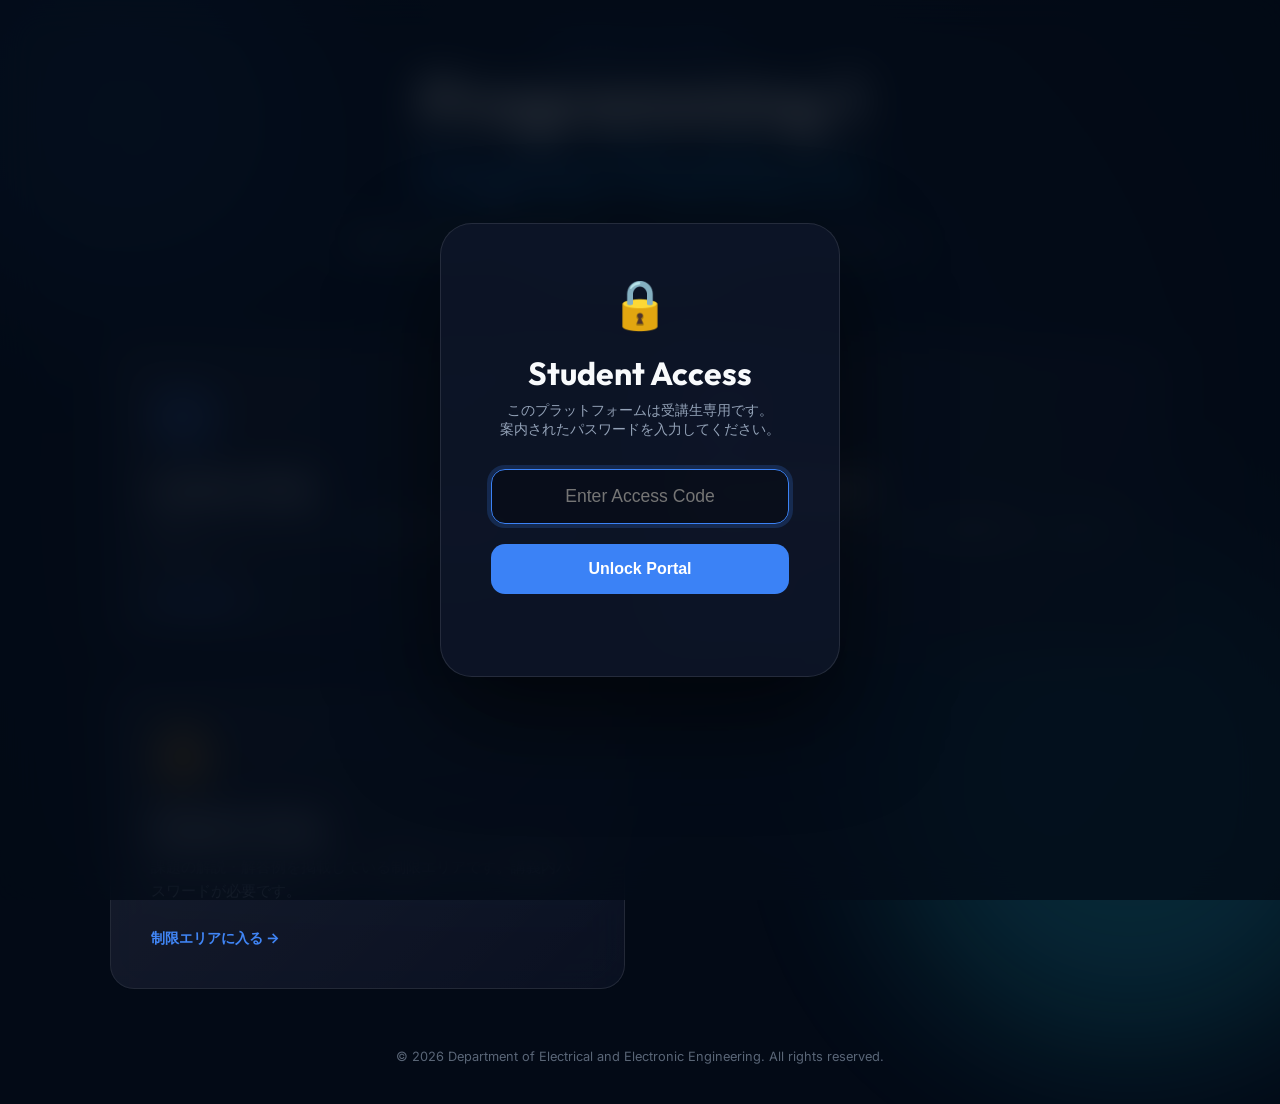
==== index.html @ 567b555f "Add portal-wide access control gate" ====
<!DOCTYPE html>
<html lang="ja">
<head>
    <meta charset="UTF-8">
    <meta name="viewport" content="width=device-width, initial-scale=1.0">
    <title>Programming 1 Digital Platform</title>
    <link rel="stylesheet" href="styles.css">
    <link rel="preconnect" href="https://fonts.googleapis.com">
    <link rel="preconnect" href="https://fonts.gstatic.com" crossorigin>
    <link href="https://fonts.googleapis.com/css2?family=Inter:wght@300;500;700&family=Outfit:wght@400;700&display=swap" rel="stylesheet">
    <style>
        /* Entrance Gate Style */
        #portalGate {
            position: fixed;
            top: 0; left: 0; width: 100%; height: 100%;
            background: rgba(3, 10, 22, 0.8);
            backdrop-filter: blur(20px);
            z-index: 9999;
            display: flex;
            align-items: center;
            justify-content: center;
            transition: all 0.5s ease;
        }
        .gate-card {
            background: rgba(15, 23, 42, 0.8);
            border: 1px solid rgba(255, 255, 255, 0.1);
            padding: 50px;
            border-radius: 32px;
            text-align: center;
            max-width: 400px;
            width: 90%;
            box-shadow: 0 40px 100px rgba(0,0,0,0.6);
        }
        .gate-card h2 { font-family: 'Outfit', sans-serif; margin-bottom: 8px; font-size: 2rem; }
        .gate-card p { color: #94a3b8; font-size: 0.9rem; margin-bottom: 30px; }
        .gate-card input {
            width: 100%; padding: 16px; background: rgba(0,0,0,0.3); border: 1px solid rgba(59, 130, 246, 0.3);
            border-radius: 14px; color: white; text-align: center; font-size: 1.1rem; margin-bottom: 20px;
            box-sizing: border-box; outline: none;
        }
        .gate-card input:focus { border-color: #3b82f6; box-shadow: 0 0 0 4px rgba(59, 130, 246, 0.2); }
        .gate-card button {
            width: 100%; padding: 16px; background: #3b82f6; color: white; border: none;
            border-radius: 14px; font-weight: 700; font-size: 1rem; cursor: pointer; transition: all 0.2s;
        }
        .gate-card button:hover { transform: translateY(-2px); filter: brightness(1.1); }
        #portalGate.hidden { opacity: 0; pointer-events: none; }
    </style>
</head>
<body>
    <div id="portalGate">
        <div class="gate-card">
            <div style="font-size:3rem; margin-bottom:20px;">🔒</div>
            <h2>Student Access</h2>
            <p>このプラットフォームは受講生専用です。<br>案内されたパスワードを入力してください。</p>
            <input type="password" id="gatePass" placeholder="Enter Access Code" autofocus>
            <button onclick="unlockPortal()">Unlock Portal</button>
            <div id="gateError" style="color:#ef4444; margin-top:15px; font-size:0.85rem; height:1.2em;"></div>
        </div>
    </div>

    <div class="background-container">
        <div class="glow-orb orb-1"></div>
        <div class="glow-orb orb-2"></div>
    </div>

    <main class="portal-shell">
        <header class="hero-section">
            <p class="eyebrow">Academic Year 2026</p>
            <h1 class="main-title">Programming 1<span class="sub-title">Digital Platform</span></h1>
            <p class="hero-desc">講義資料の閲覧から回路診断ゲームまで、C言語学習のための統合プラットフォームへようこそ。</p>
        </header>

        <nav class="entry-grid">
            <!-- 1. Lecture Tool -->
            <a href="lecture/index.html" class="portal-card lecture-card">
                <div class="card-icon">
                    <svg viewBox="0 0 24 24" fill="none" stroke="currentColor" stroke-width="1.5">
                        <path d="M12 6.253v13m0-13C10.832 5.477 9.246 5 7.5 5S4.168 5.477 3 6.253v13C4.168 18.477 5.754 18 7.5 18s3.332.477 4.5 1.253m0-13C13.168 5.477 14.754 5 16.5 5c1.747 0 3.332.477 4.5 1.253v13C19.832 18 18.247 18.477 16.5 18c-1.746 0-3.332.477-4.5 1.253" stroke-linecap="round" stroke-linejoin="round"/>
                    </svg>
                </div>
                <div class="card-content">
                    <h2>Lecture Tool</h2>
                    <p>講義スライドやサンプルコードの閲覧。課題の確認もこちらから行います。</p>
                    <span class="action-label">資料を閲覧する &rarr;</span>
                </div>
            </a>

            <!-- 2. Circuit Quest -->
            <a href="game/index.html" class="portal-card game-card">
                <div class="card-icon">
                    <svg viewBox="0 0 24 24" fill="none" stroke="currentColor" stroke-width="1.5">
                        <path d="M13 10V3L4 14h7v7l9-11h-7z" stroke-linecap="round" stroke-linejoin="round"/>
                    </svg>
                </div>
                <div class="card-content">
                    <h2>Circuit Quest</h2>
                    <p>電気回路のデバッグをテーマにしたC言語学習ゲーム。各チャプターをクリアしましょう。</p>
                    <span class="action-label">クエストを開始する &rarr;</span>
                </div>
            </a>

            <!-- 3. Answer Area (Secret) -->
            <a href="lecture/secret/index.html" class="portal-card secret-card">
                <div class="card-icon">
                    <svg viewBox="0 0 24 24" fill="none" stroke="currentColor" stroke-width="1.5">
                        <path d="M12 15v2m-6 4h12a2 2 0 002-2v-6a2 2 0 00-2-2H6a2 2 0 00-2 2v6a2 2 0 002 2zm10-10V7a4 4 0 00-8 0v4h8z" stroke-linecap="round" stroke-linejoin="round"/>
                    </svg>
                </div>
                <div class="card-content">
                    <h2>Answer Area</h2>
                    <p>課題の解説・解答例を掲載している制限エリアです。講義内パスワードが必要です。</p>
                    <span class="action-label">制限エリアに入る &rarr;</span>
                </div>
            </a>
        </nav>

        <footer class="portal-footer">
            <p>&copy; 2026 Department of Electrical and Electronic Engineering. All rights reserved.</p>
        </footer>
    </main>

    <script>
        const PORTAL_CODE = "pg1-2026"; // ポータル全体のパスワード

        function unlockPortal() {
            const pass = document.getElementById('gatePass').value;
            const gate = document.getElementById('portalGate');
            const err = document.getElementById('gateError');
            
            if (pass === PORTAL_CODE) {
                gate.classList.add('hidden');
                sessionStorage.setItem('portal_unlocked', 'true');
            } else {
                err.textContent = "アクセスコードが正しくありません。";
                document.getElementById('gatePass').value = '';
            }
        }

        // 初期チェック
        if (sessionStorage.getItem('portal_unlocked') === 'true') {
            document.getElementById('portalGate').classList.add('hidden');
        }

        // Enterキー対応
        document.getElementById('gatePass').addEventListener('keypress', (e) => {
            if (e.key === 'Enter') unlockPortal();
        });
    </script>
</body>
</html>
---- styles.css ----
:root {
    --bg-deep: #030a16;
    --bg-dark: #051121;
    --accent-blue: #3b82f6;
    --accent-cyan: #22d3ee;
    --accent-gold: #f59e0b;
    --text-primary: #f8fafc;
    --text-muted: #94a3b8;
    --card-bg: rgba(15, 23, 42, 0.6);
    --card-border: rgba(255, 255, 255, 0.1);
}

* {
    margin: 0;
    padding: 0;
    box-sizing: border-box;
}

body {
    font-family: 'Inter', sans-serif;
    background-color: var(--bg-deep);
    color: var(--text-primary);
    min-height: 100vh;
    overflow-x: hidden;
    display: flex;
    align-items: center;
    justify-content: center;
}

/* Background Effects */
.background-container {
    position: fixed;
    top: 0;
    left: 0;
    width: 100%;
    height: 100%;
    z-index: -1;
    background: radial-gradient(circle at 50% 50%, #0a192f 0%, #030a16 100%);
}

.glow-orb {
    position: absolute;
    border-radius: 50%;
    filter: blur(80px);
    opacity: 0.15;
    pointer-events: none;
}

.orb-1 {
    width: 400px;
    height: 400px;
    background: var(--accent-blue);
    top: -100px;
    left: -100px;
    animation: float 20s infinite alternate;
}

.orb-2 {
    width: 500px;
    height: 500px;
    background: var(--accent-cyan);
    bottom: -150px;
    right: -100px;
    animation: float 25s infinite alternate-reverse;
}

@keyframes float {
    from { transform: translate(0, 0); }
    to { transform: translate(50px, 100px); }
}

/* Shell Layout */
.portal-shell {
    width: 100%;
    max-width: 1100px;
    padding: 40px 20px;
    text-align: center;
}

.hero-section {
    margin-bottom: 60px;
}

.eyebrow {
    color: var(--accent-blue);
    font-weight: 700;
    letter-spacing: 0.2em;
    font-size: 0.8rem;
    margin-bottom: 12px;
}

.main-title {
    font-family: 'Outfit', sans-serif;
    font-size: clamp(2.5rem, 6vw, 4rem);
    line-height: 1.1;
    margin-bottom: 20px;
}

.sub-title {
    display: block;
    font-weight: 300;
    background: linear-gradient(90deg, var(--accent-blue), var(--accent-cyan));
    -webkit-background-clip: text;
    -webkit-text-fill-color: transparent;
}

.hero-desc {
    color: var(--text-muted);
    font-size: 1.1rem;
    max-width: 600px;
    margin: 0 auto;
    line-height: 1.6;
}

/* Entry Grid */
.entry-grid {
    display: grid;
    grid-template-columns: repeat(auto-fit, minmax(340px, 1fr));
    gap: 30px;
    margin-bottom: 60px;
}

.portal-card {
    text-decoration: none;
    color: inherit;
    background: var(--card-bg);
    border: 1px solid var(--card-border);
    border-radius: 24px;
    padding: 40px;
    backdrop-filter: blur(20px);
    transition: all 0.4s cubic-bezier(0.23, 1, 0.32, 1);
    text-align: left;
    display: flex;
    flex-direction: column;
    gap: 20px;
    position: relative;
    overflow: hidden;
}

.portal-card::before {
    content: "";
    position: absolute;
    top: 0;
    left: 0;
    width: 100%;
    height: 100%;
    background: linear-gradient(135deg, rgba(255,255,255,0.05) 0%, transparent 100%);
    pointer-events: none;
}

.portal-card:hover {
    transform: translateY(-10px);
    background: rgba(15, 23, 42, 0.8);
    border-color: rgba(59, 130, 246, 0.4);
    box-shadow: 0 30px 60px rgba(0, 4, 12, 0.5);
}

.card-icon {
    width: 64px;
    height: 64px;
    background: rgba(59, 130, 246, 0.1);
    border-radius: 16px;
    display: flex;
    align-items: center;
    justify-content: center;
    color: var(--accent-blue);
    transition: transform 0.3s ease;
}

.portal-card:hover .card-icon {
    transform: scale(1.1) rotate(5deg);
    background: var(--accent-blue);
    color: white;
}

.card-content h2 {
    font-family: 'Outfit', sans-serif;
    font-size: 1.8rem;
    margin-bottom: 12px;
}

.card-content p {
    color: var(--text-muted);
    line-height: 1.6;
    font-size: 0.95rem;
    margin-bottom: 24px;
}

.action-label {
    display: inline-block;
    font-weight: 700;
    color: var(--accent-blue);
    font-size: 0.9rem;
    transition: gap 0.3s ease;
}

.portal-card:hover .action-label {
    color: var(--accent-cyan);
    text-decoration: underline;
}

/* Footer */
.portal-footer {
    color: var(--text-muted);
    font-size: 0.8rem;
    opacity: 0.6;
}

/* Specific Card Accents */
.lecture-card:hover {
    border-color: rgba(34, 211, 238, 0.4);
}

.game-card:hover {
    border-color: rgba(245, 158, 11, 0.4);
}
.game-card:hover .card-icon {
    background: var(--accent-gold);
    color: white;
}
.game-card:hover .action-label {
    color: var(--accent-gold);
}

.secret-card:hover {
    border-color: rgba(245, 158, 11, 0.6);
    box-shadow: 0 30px 60px rgba(245, 158, 11, 0.15);
}
.secret-card .card-icon {
    background: rgba(245, 158, 11, 0.1);
    color: var(--accent-gold);
}
.secret-card:hover .card-icon {
    background: var(--accent-gold);
    color: white;
}
.secret-card:hover .action-label {
    color: var(--accent-gold);
}

/* Responsive Adjustments */
@media (max-width: 768px) {
    .entry-grid {
        grid-template-columns: 1fr;
    }
    .portal-card {
        padding: 30px;
    }
}
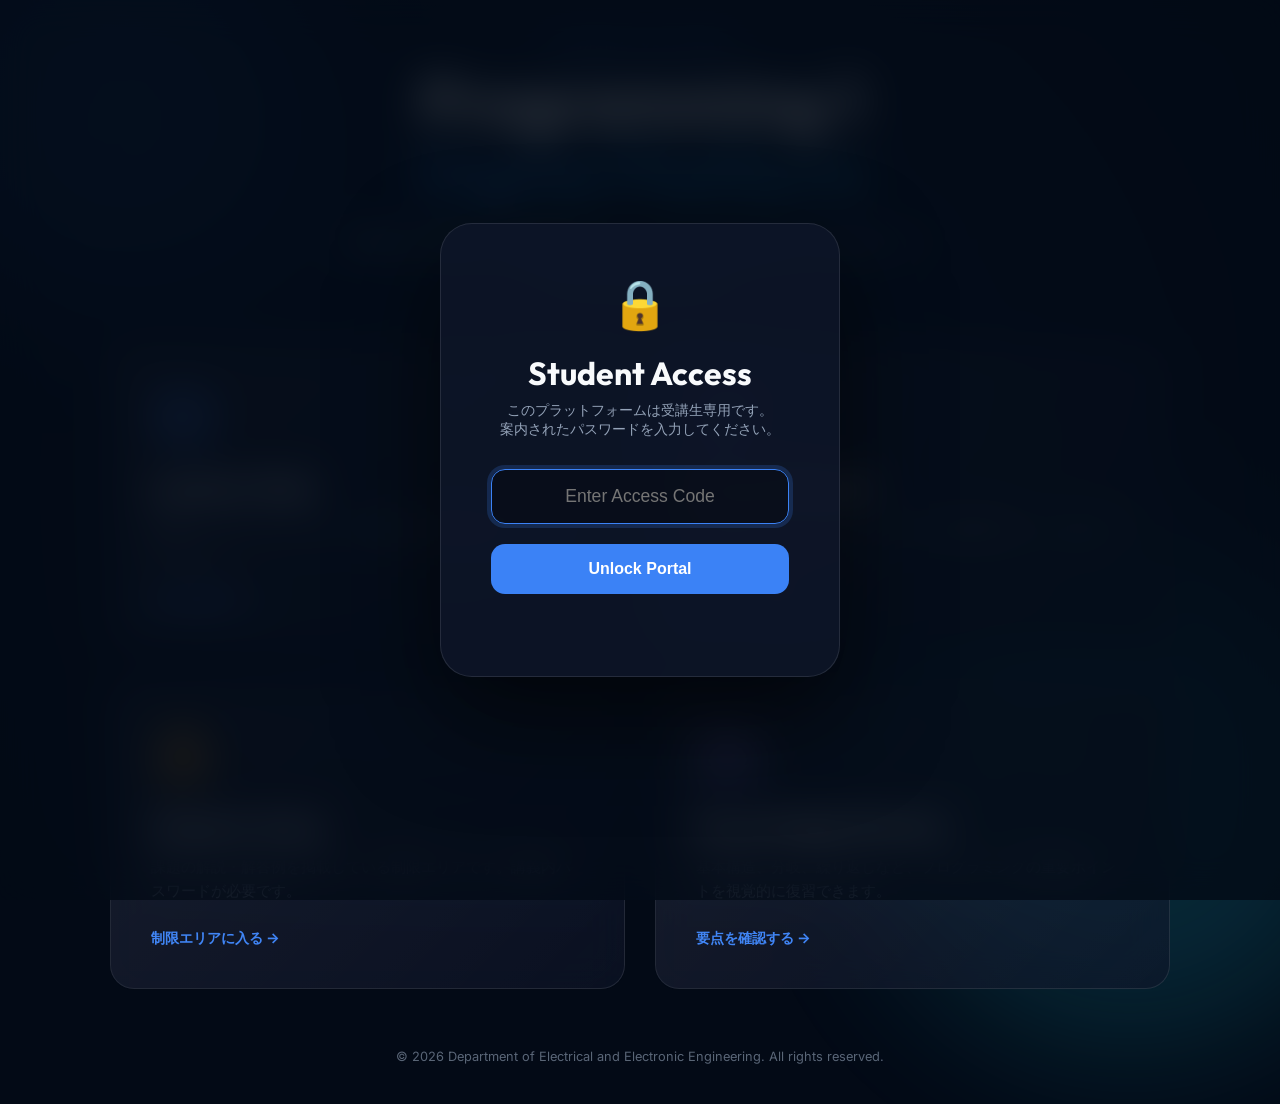
==== commit 173ec46a: "Add Knowledge Review card and page" ====
--- a/index.html
+++ b/index.html
@@ -113,6 +113,20 @@
                     <span class="action-label">制限エリアに入る &rarr;</span>
                 </div>
             </a>
+
+            <!-- 4. Review -->
+            <a href="lecture/review.html" class="portal-card review-card">
+                <div class="card-icon">
+                    <svg viewBox="0 0 24 24" fill="none" stroke="currentColor" stroke-width="1.5">
+                        <path d="M12 6.253v13m0-13C10.832 5.477 9.246 5 7.5 5S4.168 5.477 3 6.253v13C4.168 18.477 5.754 18 7.5 18s3.082.477 4.5 1.253m0-13C13.168 5.477 14.754 5 16.5 5c1.747 0 3.332.477 4.5 1.253v13C19.832 18.477 18.247 18 16.5 18c-1.746 0-3.082.477-4.5 1.253" stroke-linecap="round" stroke-linejoin="round"/>
+                    </svg>
+                </div>
+                <div class="card-content">
+                    <h2>Knowledge Review</h2>
+                    <p>基本構造、分岐、繰り返しなど、プログラミングの重要ポイントを視覚的に復習できます。</p>
+                    <span class="action-label">要点を確認する &rarr;</span>
+                </div>
+            </a>
         </nav>
 
         <footer class="portal-footer">
--- a/styles.css
+++ b/styles.css
@@ -238,6 +238,22 @@
     color: var(--accent-gold);
 }
 
+.review-card:hover {
+    border-color: rgba(139, 92, 246, 0.4);
+    box-shadow: 0 30px 60px rgba(139, 92, 246, 0.15);
+}
+.review-card .card-icon {
+    background: rgba(139, 92, 246, 0.1);
+    color: #a78bfa;
+}
+.review-card:hover .card-icon {
+    background: #8b5cf6;
+    color: white;
+}
+.review-card:hover .action-label {
+    color: #a78bfa;
+}
+
 /* Responsive Adjustments */
 @media (max-width: 768px) {
     .entry-grid {
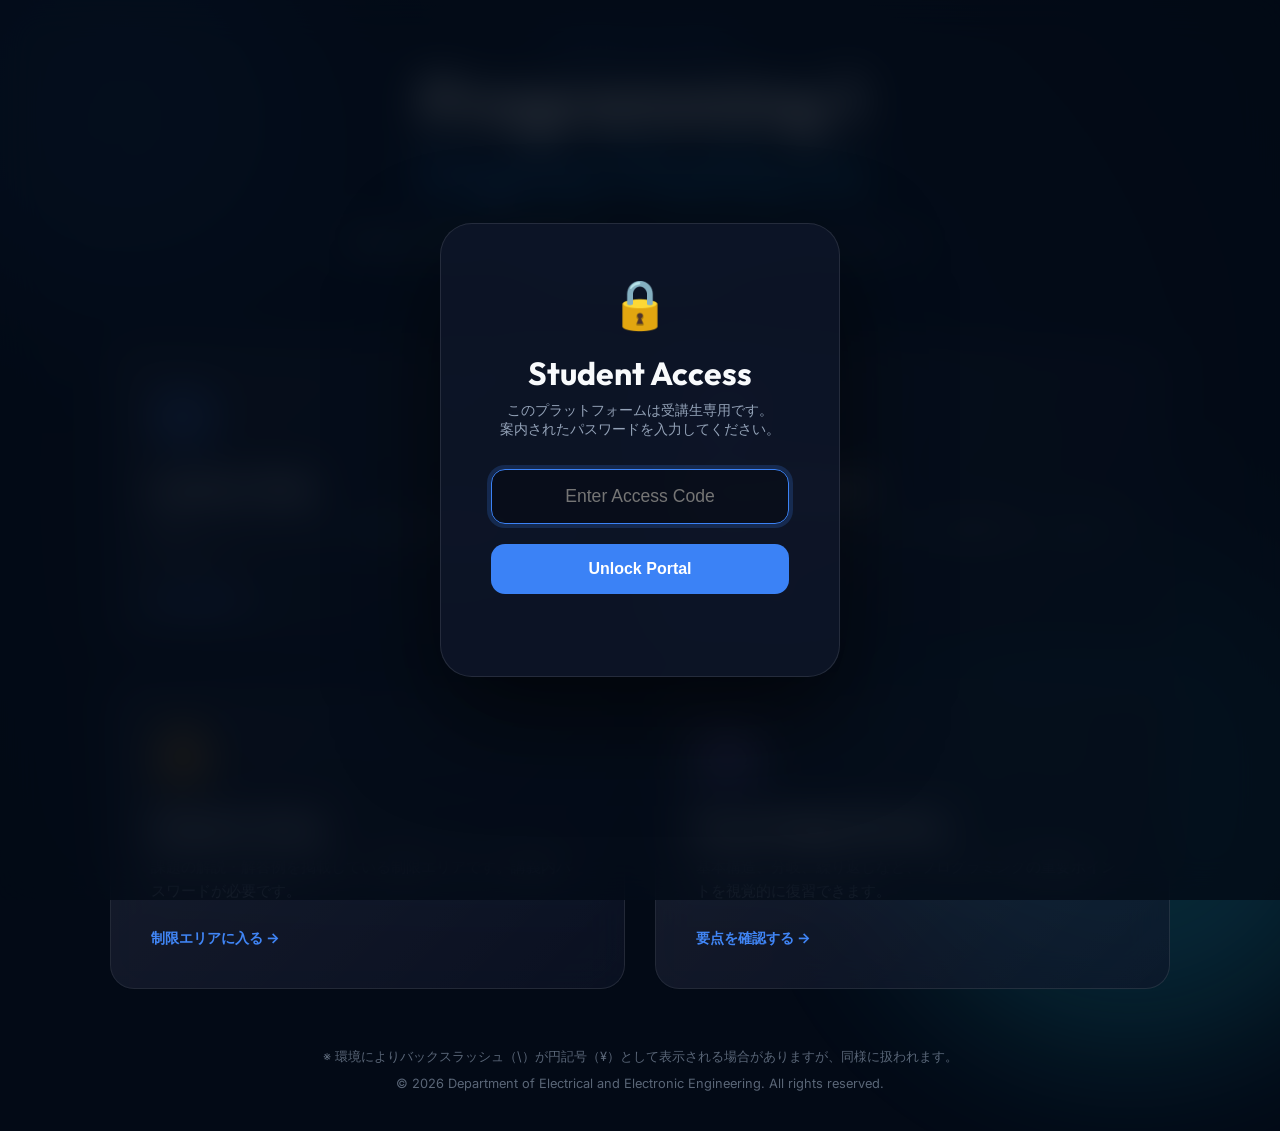
==== commit a93ea7a7: "Add Section 6 to review.html and yen/backslash note to portal" ====
--- a/index.html
+++ b/index.html
@@ -130,6 +130,7 @@
         </nav>
 
         <footer class="portal-footer">
+            <p style="margin-bottom: 10px;">※ 環境によりバックスラッシュ（\）が円記号（¥）として表示される場合がありますが、同様に扱われます。</p>
             <p>&copy; 2026 Department of Electrical and Electronic Engineering. All rights reserved.</p>
         </footer>
     </main>
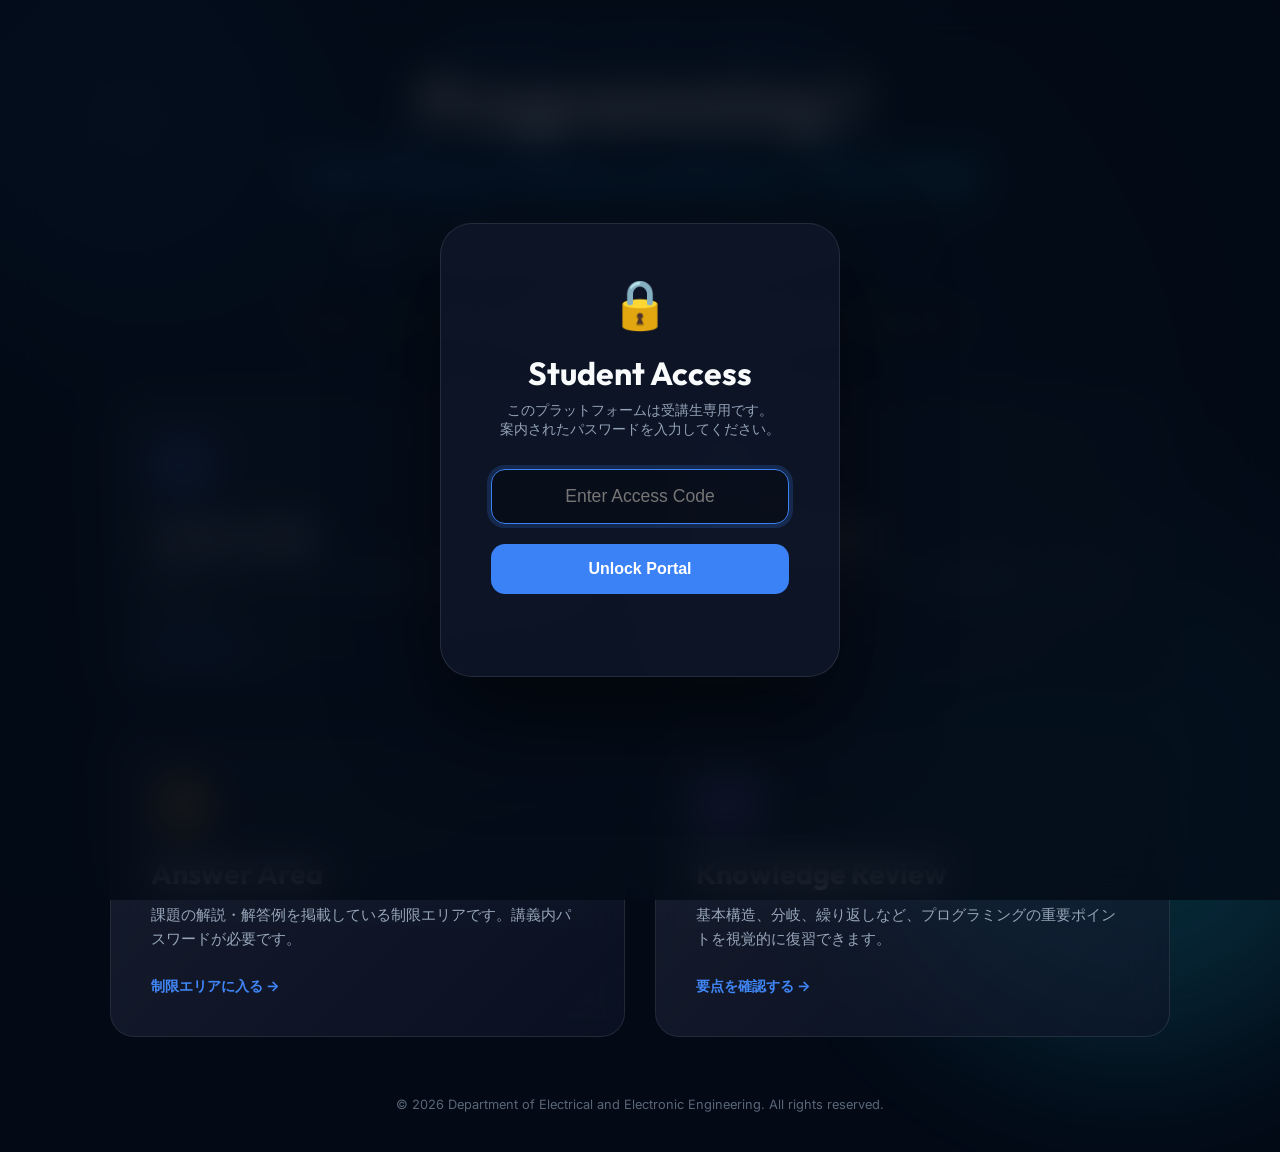
==== commit ffc827c1: "Refine yen note position and style" ====
--- a/index.html
+++ b/index.html
@@ -65,11 +65,15 @@
     </div>
 
     <main class="portal-shell">
-        <header class="hero-section">
-            <p class="eyebrow">Academic Year 2026</p>
-            <h1 class="main-title">Programming 1<span class="sub-title">Digital Platform</span></h1>
-            <p class="hero-desc">講義資料の閲覧から回路診断ゲームまで、C言語学習のための統合プラットフォームへようこそ。</p>
-        </header>
+        <section class="hero-section">
+            <p class="eyebrow">DEPARTMENT OF ELECTRICAL ENGINEERING</p>
+            <h1 class="main-title">Programming 1<span class="sub-title">Unified Education Portal</span></h1>
+            <p class="hero-desc">講義資料、演習課題、学習用ゲームを統合した受講生専用プラットフォームです。</p>
+            
+            <div style="margin-top: 30px; font-size: 0.85rem; color: var(--accent-gold); opacity: 0.9;">
+                ※ 環境によりバックスラッシュ（\）が円記号（¥）として表示される場合がありますが、同様に扱われます。
+            </div>
+        </section>
 
         <nav class="entry-grid">
             <!-- 1. Lecture Tool -->
@@ -130,7 +134,6 @@
         </nav>
 
         <footer class="portal-footer">
-            <p style="margin-bottom: 10px;">※ 環境によりバックスラッシュ（\）が円記号（¥）として表示される場合がありますが、同様に扱われます。</p>
             <p>&copy; 2026 Department of Electrical and Electronic Engineering. All rights reserved.</p>
         </footer>
     </main>
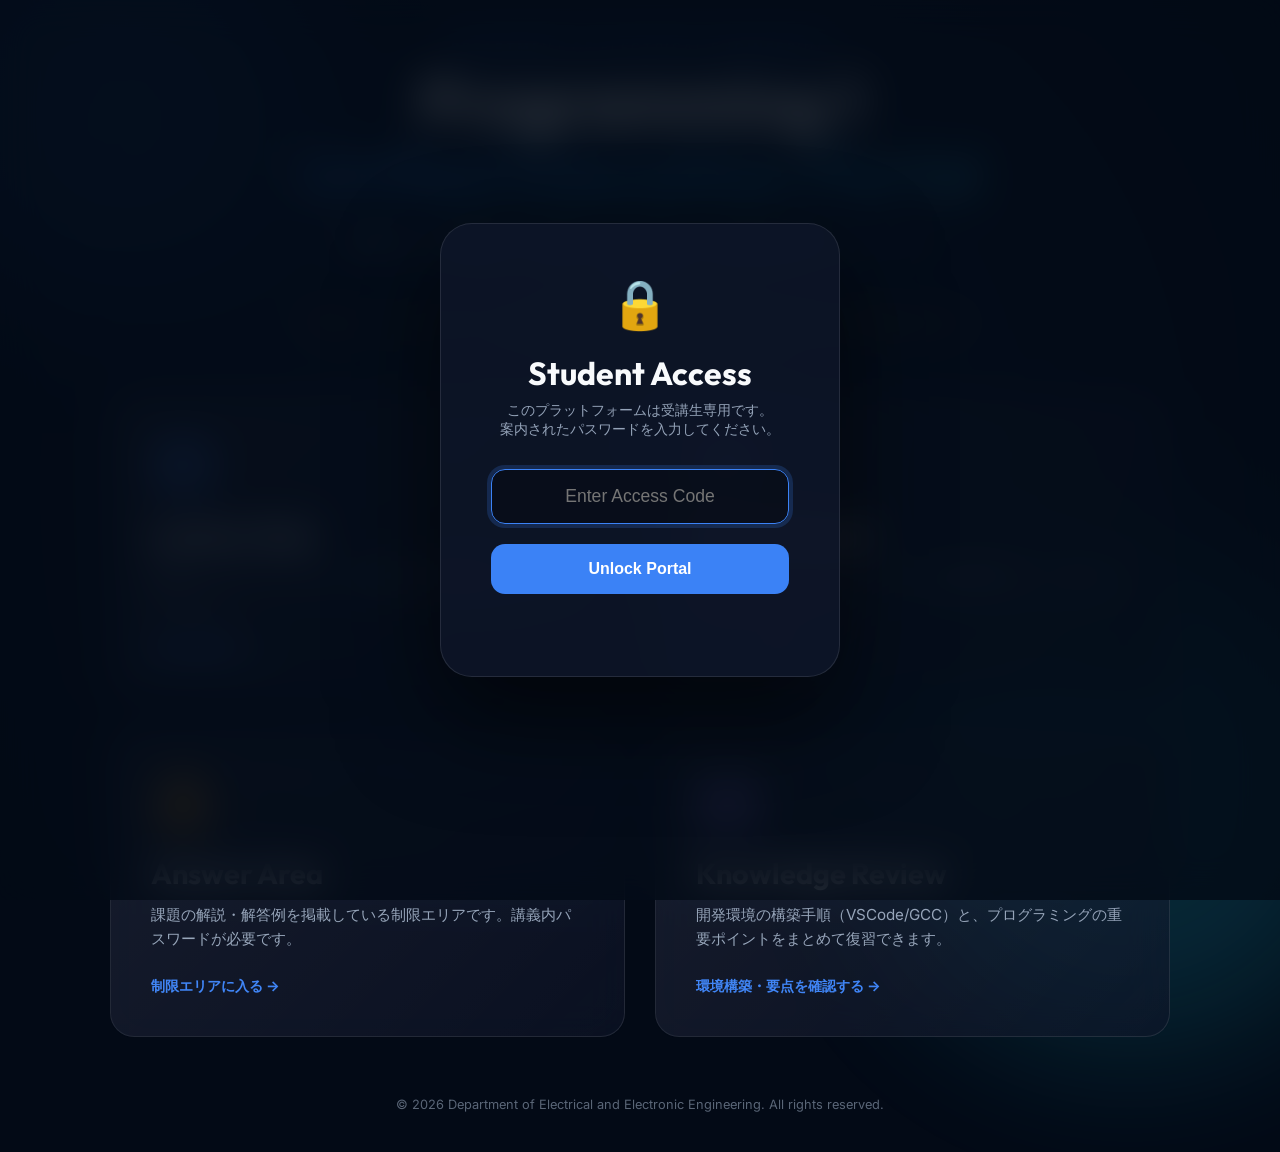
==== commit c648add9: "Add environment setup page and update navigation" ====
--- a/index.html
+++ b/index.html
@@ -119,7 +119,7 @@
             </a>
 
             <!-- 4. Review -->
-            <a href="lecture/review.html" class="portal-card review-card">
+            <a href="lecture/setup.html" class="portal-card review-card">
                 <div class="card-icon">
                     <svg viewBox="0 0 24 24" fill="none" stroke="currentColor" stroke-width="1.5">
                         <path d="M12 6.253v13m0-13C10.832 5.477 9.246 5 7.5 5S4.168 5.477 3 6.253v13C4.168 18.477 5.754 18 7.5 18s3.082.477 4.5 1.253m0-13C13.168 5.477 14.754 5 16.5 5c1.747 0 3.332.477 4.5 1.253v13C19.832 18.477 18.247 18 16.5 18c-1.746 0-3.082.477-4.5 1.253" stroke-linecap="round" stroke-linejoin="round"/>
@@ -127,8 +127,8 @@
                 </div>
                 <div class="card-content">
                     <h2>Knowledge Review</h2>
-                    <p>基本構造、分岐、繰り返しなど、プログラミングの重要ポイントを視覚的に復習できます。</p>
-                    <span class="action-label">要点を確認する &rarr;</span>
+                    <p>開発環境の構築手順（VSCode/GCC）と、プログラミングの重要ポイントをまとめて復習できます。</p>
+                    <span class="action-label">環境構築・要点を確認する &rarr;</span>
                 </div>
             </a>
         </nav>
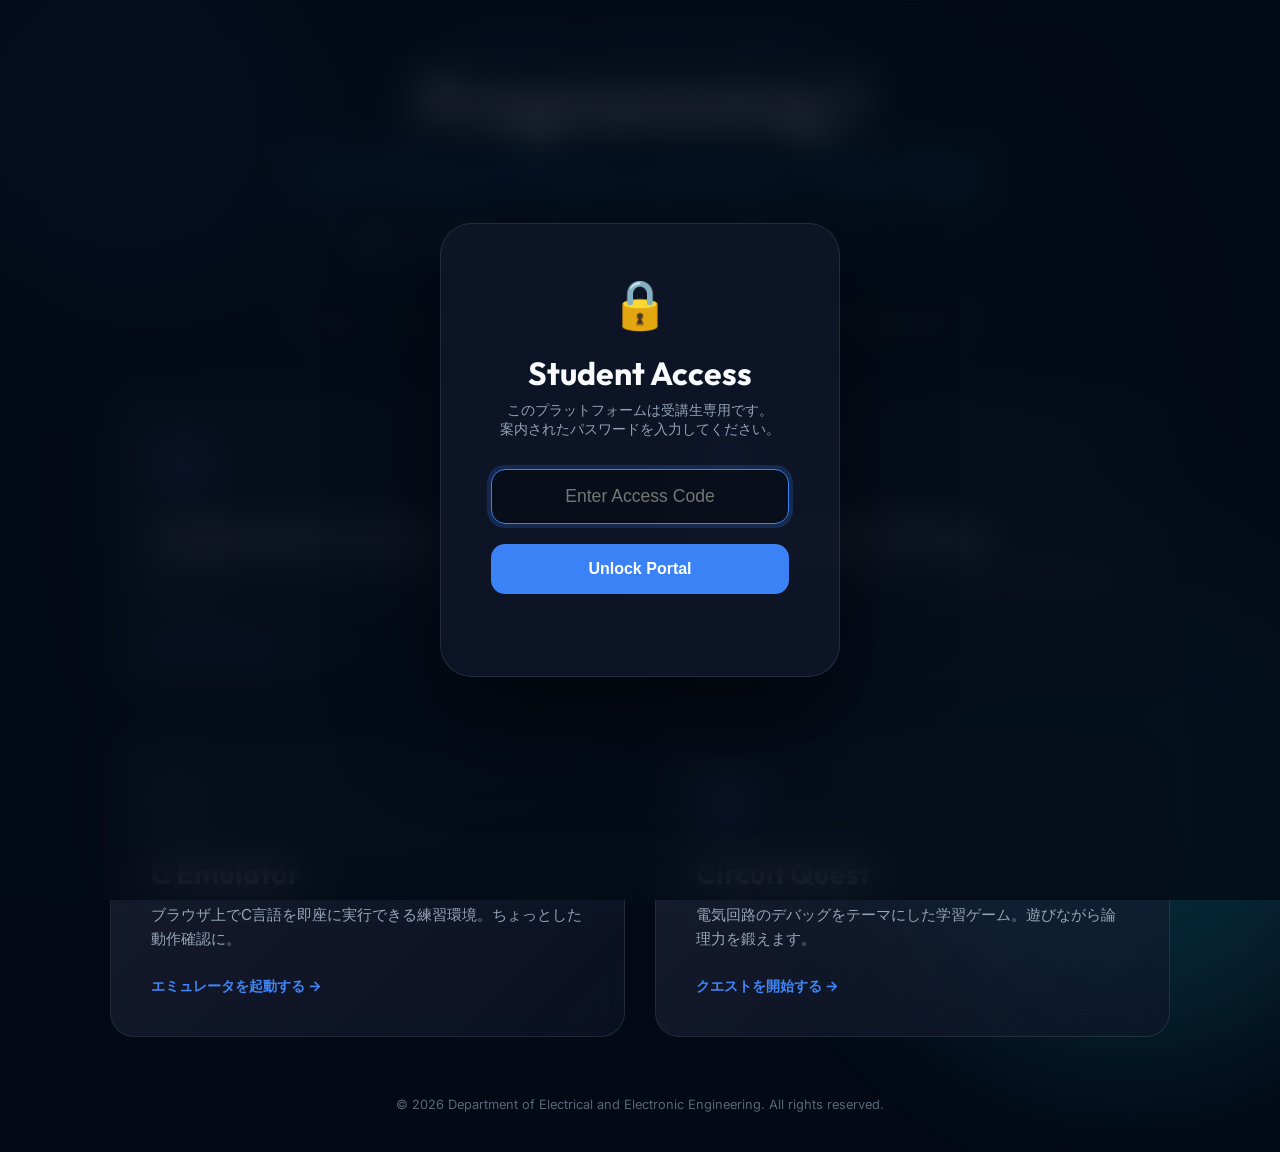
==== commit fd5d3899: "Reorganize portal into 2x2 grid and add C Emulator" ====
--- a/index.html
+++ b/index.html
@@ -76,7 +76,7 @@
         </section>
 
         <nav class="entry-grid">
-            <!-- 1. Lecture Tool -->
+            <!-- 1. Assignment & Lecture -->
             <a href="lecture/index.html" class="portal-card lecture-card">
                 <div class="card-icon">
                     <svg viewBox="0 0 24 24" fill="none" stroke="currentColor" stroke-width="1.5">
@@ -84,13 +84,42 @@
                     </svg>
                 </div>
                 <div class="card-content">
-                    <h2>Lecture Tool</h2>
-                    <p>講義スライドやサンプルコードの閲覧。課題の確認もこちらから行います。</p>
-                    <span class="action-label">資料を閲覧する &rarr;</span>
+                    <h2>Assignment & Lecture</h2>
+                    <p>講義スライド、サンプルコード、および課題の確認・解答解説はこちらから。</p>
+                    <span class="action-label">課題と資料を確認する &rarr;</span>
                 </div>
             </a>
 
-            <!-- 2. Circuit Quest -->
+            <!-- 2. Environment & Review -->
+            <a href="lecture/setup.html" class="portal-card review-card">
+                <div class="card-icon">
+                    <svg viewBox="0 0 24 24" fill="none" stroke="currentColor" stroke-width="1.5">
+                        <path d="M10.325 4.317c.426-1.756 2.924-1.756 3.35 0a1.724 1.724 0 002.573 1.066c1.543-.94 3.31.826 2.37 2.37a1.724 1.724 0 001.065 2.572c1.756.426 1.756 2.924 0 3.35a1.724 1.724 0 00-1.066 2.573c.94 1.543-.826 3.31-2.37 2.37a1.724 1.724 0 00-2.572 1.065c-.426 1.756-2.924 1.756-3.35 0a1.724 1.724 0 00-2.573-1.066c-1.543.94-3.31-.826-2.37-2.37a1.724 1.724 0 00-1.065-2.572c-1.756-.426-1.756-2.924 0-3.35a1.724 1.724 0 001.066-2.573c-.94-1.543.826-3.31 2.37-2.37.996.608 2.296.07 2.572-1.065z" stroke-linecap="round" stroke-linejoin="round"/>
+                        <circle cx="12" cy="12" r="3" stroke-linecap="round" stroke-linejoin="round"/>
+                    </svg>
+                </div>
+                <div class="card-content">
+                    <h2>Environment & Review</h2>
+                    <p>環境構築手順（VSCode/GCC）と、基本構文・制御構造の要点まとめ。</p>
+                    <span class="action-label">環境と要点を確認する &rarr;</span>
+                </div>
+            </a>
+
+            <!-- 3. C Emulator -->
+            <a href="emulator/index.html" class="portal-card emulator-card">
+                <div class="card-icon">
+                    <svg viewBox="0 0 24 24" fill="none" stroke="currentColor" stroke-width="1.5">
+                        <path d="M4 17l6-6-6-6M12 19h8" stroke-linecap="round" stroke-linejoin="round"/>
+                    </svg>
+                </div>
+                <div class="card-content">
+                    <h2>C Emulator</h2>
+                    <p>ブラウザ上でC言語を即座に実行できる練習環境。ちょっとした動作確認に。</p>
+                    <span class="action-label">エミュレータを起動する &rarr;</span>
+                </div>
+            </a>
+
+            <!-- 4. Circuit Quest -->
             <a href="game/index.html" class="portal-card game-card">
                 <div class="card-icon">
                     <svg viewBox="0 0 24 24" fill="none" stroke="currentColor" stroke-width="1.5">
@@ -99,36 +128,8 @@
                 </div>
                 <div class="card-content">
                     <h2>Circuit Quest</h2>
-                    <p>電気回路のデバッグをテーマにしたC言語学習ゲーム。各チャプターをクリアしましょう。</p>
+                    <p>電気回路のデバッグをテーマにした学習ゲーム。遊びながら論理力を鍛えます。</p>
                     <span class="action-label">クエストを開始する &rarr;</span>
-                </div>
-            </a>
-
-            <!-- 3. Answer Area (Secret) -->
-            <a href="lecture/secret/index.html" class="portal-card secret-card">
-                <div class="card-icon">
-                    <svg viewBox="0 0 24 24" fill="none" stroke="currentColor" stroke-width="1.5">
-                        <path d="M12 15v2m-6 4h12a2 2 0 002-2v-6a2 2 0 00-2-2H6a2 2 0 00-2 2v6a2 2 0 002 2zm10-10V7a4 4 0 00-8 0v4h8z" stroke-linecap="round" stroke-linejoin="round"/>
-                    </svg>
-                </div>
-                <div class="card-content">
-                    <h2>Answer Area</h2>
-                    <p>課題の解説・解答例を掲載している制限エリアです。講義内パスワードが必要です。</p>
-                    <span class="action-label">制限エリアに入る &rarr;</span>
-                </div>
-            </a>
-
-            <!-- 4. Review -->
-            <a href="lecture/setup.html" class="portal-card review-card">
-                <div class="card-icon">
-                    <svg viewBox="0 0 24 24" fill="none" stroke="currentColor" stroke-width="1.5">
-                        <path d="M12 6.253v13m0-13C10.832 5.477 9.246 5 7.5 5S4.168 5.477 3 6.253v13C4.168 18.477 5.754 18 7.5 18s3.082.477 4.5 1.253m0-13C13.168 5.477 14.754 5 16.5 5c1.747 0 3.332.477 4.5 1.253v13C19.832 18.477 18.247 18 16.5 18c-1.746 0-3.082.477-4.5 1.253" stroke-linecap="round" stroke-linejoin="round"/>
-                    </svg>
-                </div>
-                <div class="card-content">
-                    <h2>Knowledge Review</h2>
-                    <p>開発環境の構築手順（VSCode/GCC）と、プログラミングの重要ポイントをまとめて復習できます。</p>
-                    <span class="action-label">環境構築・要点を確認する &rarr;</span>
                 </div>
             </a>
         </nav>
--- a/styles.css
+++ b/styles.css
@@ -115,7 +115,7 @@
 /* Entry Grid */
 .entry-grid {
     display: grid;
-    grid-template-columns: repeat(auto-fit, minmax(340px, 1fr));
+    grid-template-columns: 1fr 1fr;
     gap: 30px;
     margin-bottom: 60px;
 }
@@ -254,6 +254,22 @@
     color: #a78bfa;
 }
 
+.emulator-card:hover {
+    border-color: rgba(31, 107, 82, 0.4);
+    box-shadow: 0 30px 60px rgba(31, 107, 82, 0.15);
+}
+.emulator-card .card-icon {
+    background: rgba(31, 107, 82, 0.1);
+    color: #1f6b52;
+}
+.emulator-card:hover .card-icon {
+    background: #1f6b52;
+    color: white;
+}
+.emulator-card:hover .action-label {
+    color: #34d399;
+}
+
 /* Responsive Adjustments */
 @media (max-width: 768px) {
     .entry-grid {
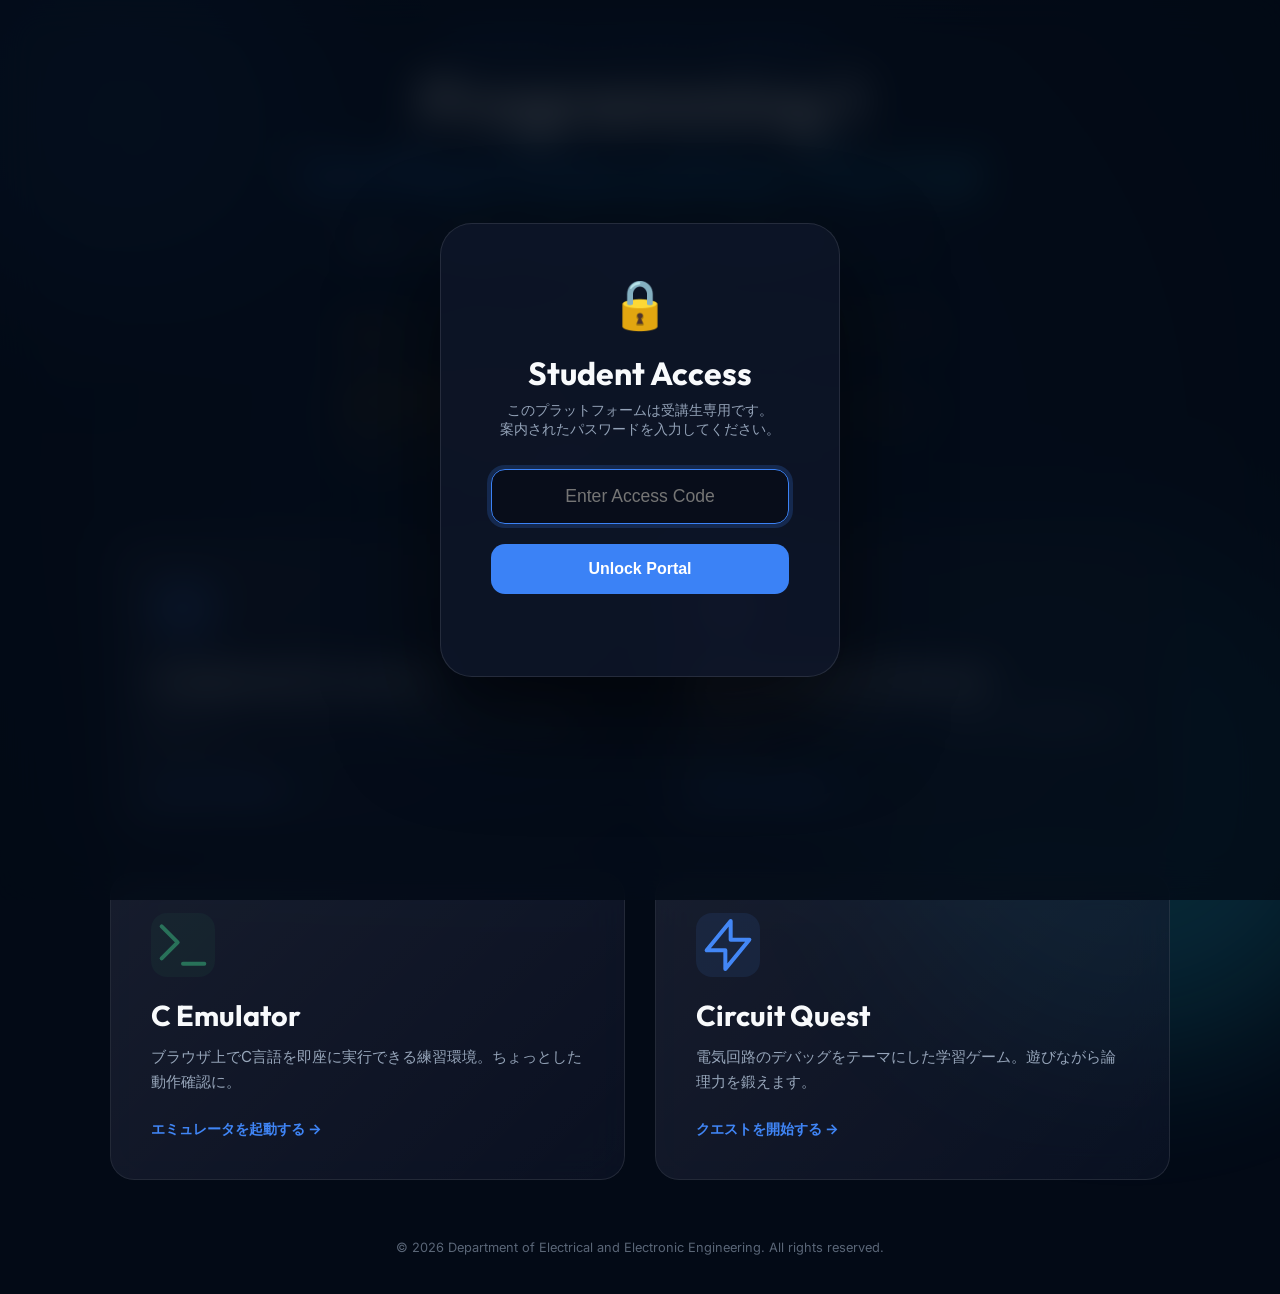
==== commit a4bdb71e: "feat: add Assignment 3 samples and Visual Studio CRT warning defines to all standard/file IO samples" ====
--- a/index.html
+++ b/index.html
@@ -70,8 +70,13 @@
             <h1 class="main-title">Programming 1<span class="sub-title">Unified Education Portal</span></h1>
             <p class="hero-desc">講義資料、演習課題、学習用ゲームを統合した受講生専用プラットフォームです。</p>
             
-            <div style="margin-top: 30px; font-size: 0.85rem; color: var(--accent-gold); opacity: 0.9;">
-                ※ 環境によりバックスラッシュ（\）が円記号（¥）として表示される場合がありますが、同様に扱われます。
+            <div style="margin-top: 30px; font-size: 0.85rem; color: var(--accent-gold); opacity: 0.9; line-height: 1.6; text-align: left; max-width: 600px; margin-left: auto; margin-right: auto;">
+                <div>※ 環境によりバックスラッシュ（\）が円記号（¥）として表示される場合がありますが、同様に扱われます。</div>
+                <div style="margin-top: 10px; border-top: 1px solid rgba(245, 158, 11, 0.2); padding-top: 10px;">
+                    ⚠️ <b>Visual Studio を使用する学生へ:</b><br>
+                    第12回〜14回のキーボード入力やファイル入出力プログラムでは、ビルドエラー（C4996）を防ぐため、プログラムの<b>1行目</b>（<code>#include</code> より上）に以下を記述してください。<br>
+                    <code style="display: inline-block; background: rgba(0, 0, 0, 0.4); padding: 2px 6px; border-radius: 4px; font-family: monospace; color: #fff; margin-top: 4px;">#define _CRT_SECURE_NO_WARNINGS</code>
+                </div>
             </div>
         </section>
 
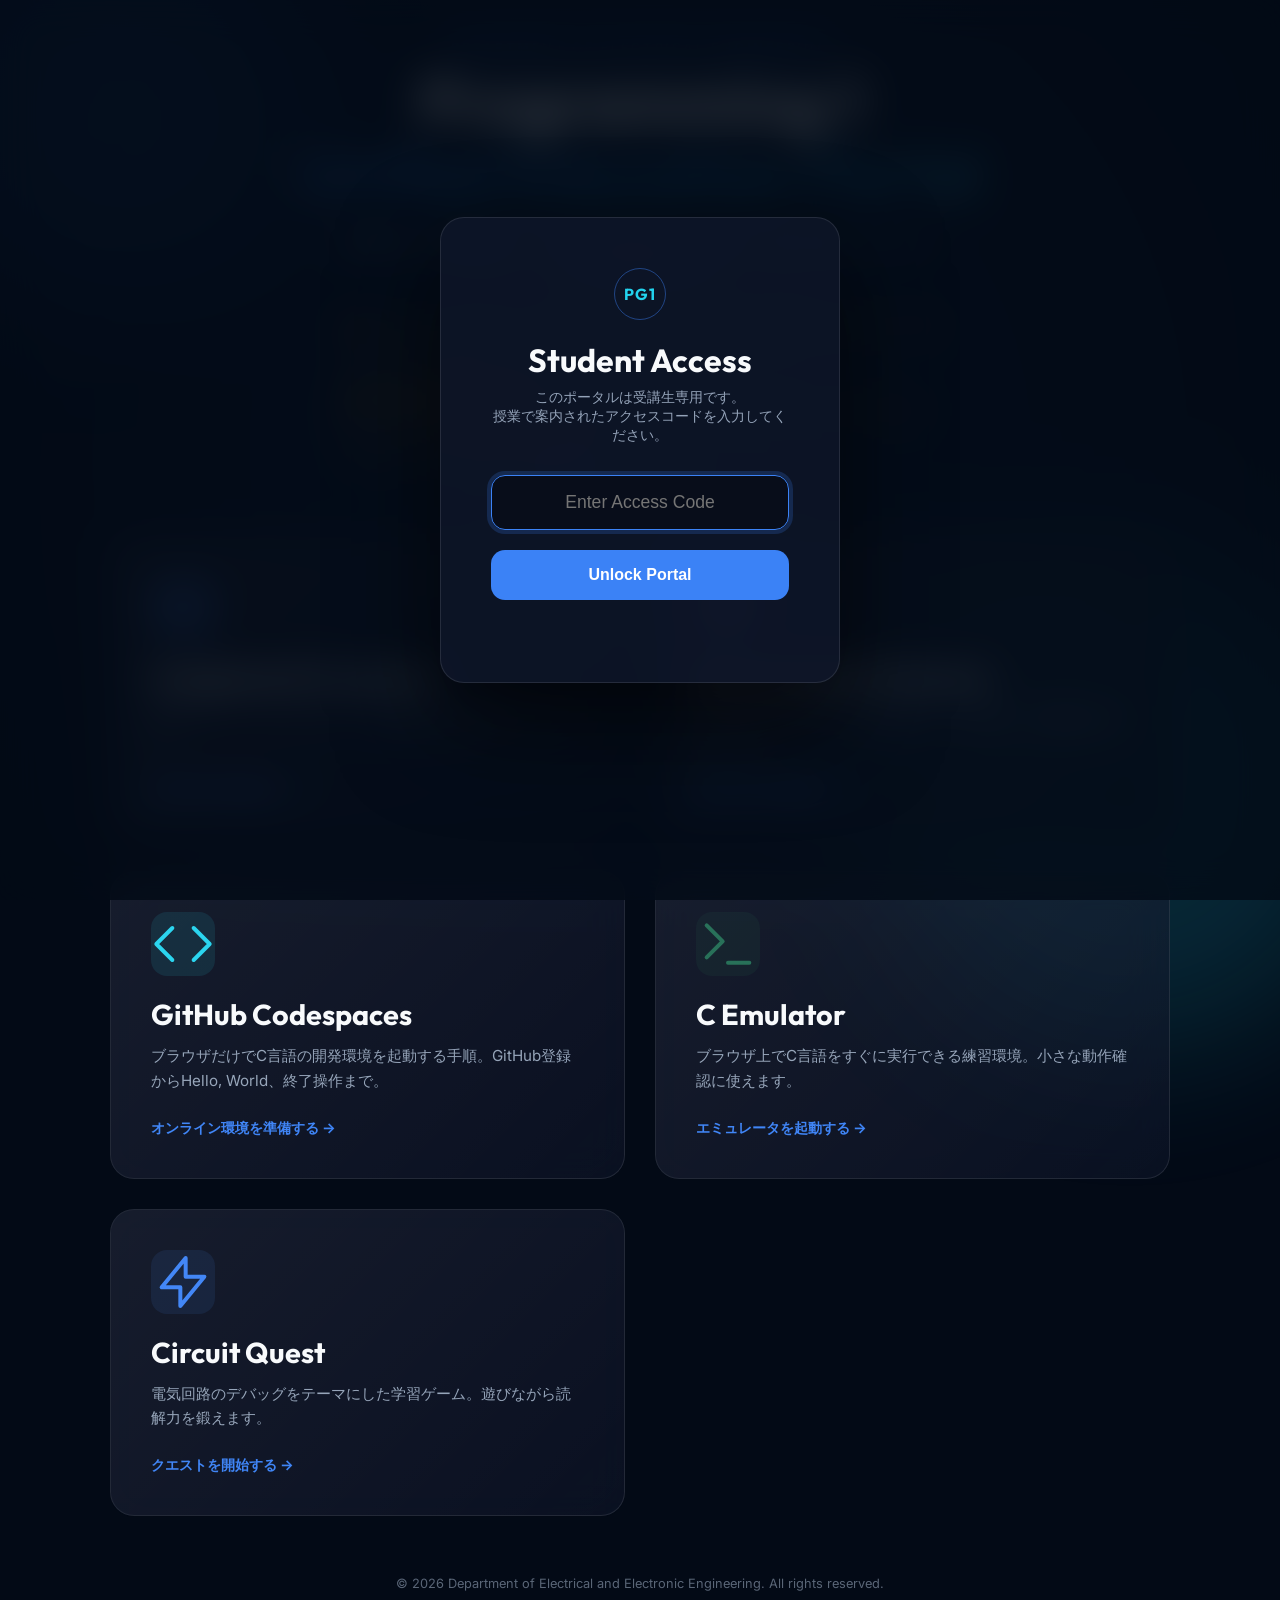
==== commit 3af07ffd: "Add GitHub Codespaces tutorial" ====
--- a/index.html
+++ b/index.html
@@ -9,10 +9,12 @@
     <link rel="preconnect" href="https://fonts.gstatic.com" crossorigin>
     <link href="https://fonts.googleapis.com/css2?family=Inter:wght@300;500;700&family=Outfit:wght@400;700&display=swap" rel="stylesheet">
     <style>
-        /* Entrance Gate Style */
         #portalGate {
             position: fixed;
-            top: 0; left: 0; width: 100%; height: 100%;
+            top: 0;
+            left: 0;
+            width: 100%;
+            height: 100%;
             background: rgba(3, 10, 22, 0.8);
             backdrop-filter: blur(20px);
             z-index: 9999;
@@ -25,11 +27,24 @@
             background: rgba(15, 23, 42, 0.8);
             border: 1px solid rgba(255, 255, 255, 0.1);
             padding: 50px;
-            border-radius: 32px;
+            border-radius: 24px;
             text-align: center;
             max-width: 400px;
             width: 90%;
-            box-shadow: 0 40px 100px rgba(0,0,0,0.6);
+            box-shadow: 0 40px 100px rgba(0, 0, 0, 0.6);
+        }
+        .gate-mark {
+            width: 52px;
+            height: 52px;
+            margin: 0 auto 20px;
+            border-radius: 50%;
+            display: grid;
+            place-items: center;
+            border: 1px solid rgba(59, 130, 246, 0.45);
+            color: var(--accent-cyan);
+            font-family: 'Outfit', sans-serif;
+            font-weight: 700;
+            letter-spacing: 0.08em;
         }
         .gate-card h2 { font-family: 'Outfit', sans-serif; margin-bottom: 8px; font-size: 2rem; }
         .gate-card p { color: #94a3b8; font-size: 0.9rem; margin-bottom: 30px; }
@@ -50,9 +65,9 @@
 <body>
     <div id="portalGate">
         <div class="gate-card">
-            <div style="font-size:3rem; margin-bottom:20px;">🔒</div>
+            <div class="gate-mark">PG1</div>
             <h2>Student Access</h2>
-            <p>このプラットフォームは受講生専用です。<br>案内されたパスワードを入力してください。</p>
+            <p>このポータルは受講生専用です。<br>授業で案内されたアクセスコードを入力してください。</p>
             <input type="password" id="gatePass" placeholder="Enter Access Code" autofocus>
             <button onclick="unlockPortal()">Unlock Portal</button>
             <div id="gateError" style="color:#ef4444; margin-top:15px; font-size:0.85rem; height:1.2em;"></div>
@@ -68,20 +83,19 @@
         <section class="hero-section">
             <p class="eyebrow">DEPARTMENT OF ELECTRICAL ENGINEERING</p>
             <h1 class="main-title">Programming 1<span class="sub-title">Unified Education Portal</span></h1>
-            <p class="hero-desc">講義資料、演習課題、学習用ゲームを統合した受講生専用プラットフォームです。</p>
-            
+            <p class="hero-desc">講義資料、環境構築、ブラウザ実行環境、学習ゲームをまとめたプログラミングIの入口です。</p>
+
             <div style="margin-top: 30px; font-size: 0.85rem; color: var(--accent-gold); opacity: 0.9; line-height: 1.6; text-align: left; max-width: 600px; margin-left: auto; margin-right: auto;">
-                <div>※ 環境によりバックスラッシュ（\）が円記号（¥）として表示される場合がありますが、同様に扱われます。</div>
+                <div>環境によってバックスラッシュ（\）が円記号（¥）として表示される場合がありますが、同じ記号として扱ってください。</div>
                 <div style="margin-top: 10px; border-top: 1px solid rgba(245, 158, 11, 0.2); padding-top: 10px;">
-                    ⚠️ <b>Visual Studio を使用する学生へ:</b><br>
-                    第12回〜14回のキーボード入力やファイル入出力プログラムでは、ビルドエラー（C4996）を防ぐため、プログラムの<b>1行目</b>（<code>#include</code> より上）に以下を記述してください。<br>
+                    <b>Visual Studio を使用する学生へ:</b><br>
+                    第12回・第14回のキーボード入力やファイル入出力のプログラムでは、ビルドエラーを防ぐため、プログラムの1行目に次を記述してください。<br>
                     <code style="display: inline-block; background: rgba(0, 0, 0, 0.4); padding: 2px 6px; border-radius: 4px; font-family: monospace; color: #fff; margin-top: 4px;">#define _CRT_SECURE_NO_WARNINGS</code>
                 </div>
             </div>
         </section>
 
         <nav class="entry-grid">
-            <!-- 1. Assignment & Lecture -->
             <a href="lecture/index.html" class="portal-card lecture-card">
                 <div class="card-icon">
                     <svg viewBox="0 0 24 24" fill="none" stroke="currentColor" stroke-width="1.5">
@@ -90,12 +104,11 @@
                 </div>
                 <div class="card-content">
                     <h2>Assignment & Lecture</h2>
-                    <p>講義スライド、サンプルコード、および課題の確認・解答解説はこちらから。</p>
+                    <p>講義スライド、サンプルコード、課題の確認と解説はこちらから。</p>
                     <span class="action-label">課題と資料を確認する &rarr;</span>
                 </div>
             </a>
 
-            <!-- 2. Environment & Review -->
             <a href="lecture/setup.html" class="portal-card review-card">
                 <div class="card-icon">
                     <svg viewBox="0 0 24 24" fill="none" stroke="currentColor" stroke-width="1.5">
@@ -105,12 +118,24 @@
                 </div>
                 <div class="card-content">
                     <h2>Environment & Review</h2>
-                    <p>環境構築手順（VSCode/GCC）と、基本構文・制御構造の要点まとめ。</p>
+                    <p>VSCode/GCCのローカル環境構築と、基本構文・制御構造の要点まとめ。</p>
                     <span class="action-label">環境と要点を確認する &rarr;</span>
                 </div>
             </a>
 
-            <!-- 3. C Emulator -->
+            <a href="codespace/index.html" class="portal-card codespace-card">
+                <div class="card-icon">
+                    <svg viewBox="0 0 24 24" fill="none" stroke="currentColor" stroke-width="1.5">
+                        <path d="M16 18l6-6-6-6M8 6l-6 6 6 6" stroke-linecap="round" stroke-linejoin="round"/>
+                    </svg>
+                </div>
+                <div class="card-content">
+                    <h2>GitHub Codespaces</h2>
+                    <p>ブラウザだけでC言語の開発環境を起動する手順。GitHub登録からHello, World、終了操作まで。</p>
+                    <span class="action-label">オンライン環境を準備する &rarr;</span>
+                </div>
+            </a>
+
             <a href="emulator/index.html" class="portal-card emulator-card">
                 <div class="card-icon">
                     <svg viewBox="0 0 24 24" fill="none" stroke="currentColor" stroke-width="1.5">
@@ -119,12 +144,11 @@
                 </div>
                 <div class="card-content">
                     <h2>C Emulator</h2>
-                    <p>ブラウザ上でC言語を即座に実行できる練習環境。ちょっとした動作確認に。</p>
+                    <p>ブラウザ上でC言語をすぐに実行できる練習環境。小さな動作確認に使えます。</p>
                     <span class="action-label">エミュレータを起動する &rarr;</span>
                 </div>
             </a>
 
-            <!-- 4. Circuit Quest -->
             <a href="game/index.html" class="portal-card game-card">
                 <div class="card-icon">
                     <svg viewBox="0 0 24 24" fill="none" stroke="currentColor" stroke-width="1.5">
@@ -133,7 +157,7 @@
                 </div>
                 <div class="card-content">
                     <h2>Circuit Quest</h2>
-                    <p>電気回路のデバッグをテーマにした学習ゲーム。遊びながら論理力を鍛えます。</p>
+                    <p>電気回路のデバッグをテーマにした学習ゲーム。遊びながら読解力を鍛えます。</p>
                     <span class="action-label">クエストを開始する &rarr;</span>
                 </div>
             </a>
@@ -145,13 +169,13 @@
     </main>
 
     <script>
-        const PORTAL_CODE = "pg1-2026"; // ポータル全体のパスワード
+        const PORTAL_CODE = "pg1-2026";
 
         function unlockPortal() {
             const pass = document.getElementById('gatePass').value;
             const gate = document.getElementById('portalGate');
             const err = document.getElementById('gateError');
-            
+
             if (pass === PORTAL_CODE) {
                 gate.classList.add('hidden');
                 sessionStorage.setItem('portal_unlocked', 'true');
@@ -161,15 +185,13 @@
             }
         }
 
-        // 初期チェック
         if (sessionStorage.getItem('portal_unlocked') === 'true') {
             document.getElementById('portalGate').classList.add('hidden');
         }
 
-        // Enterキー対応
         document.getElementById('gatePass').addEventListener('keypress', (e) => {
             if (e.key === 'Enter') unlockPortal();
         });
     </script>
 </body>
-</html>
+</html>
--- a/styles.css
+++ b/styles.css
@@ -1,4 +1,4 @@
-:root {
+﻿:root {
     --bg-deep: #030a16;
     --bg-dark: #051121;
     --accent-blue: #3b82f6;
@@ -270,6 +270,22 @@
     color: #34d399;
 }
 
+
+.codespace-card:hover {
+    border-color: rgba(34, 211, 238, 0.45);
+    box-shadow: 0 30px 60px rgba(34, 211, 238, 0.14);
+}
+.codespace-card .card-icon {
+    background: rgba(34, 211, 238, 0.1);
+    color: var(--accent-cyan);
+}
+.codespace-card:hover .card-icon {
+    background: var(--accent-cyan);
+    color: var(--bg-deep);
+}
+.codespace-card:hover .action-label {
+    color: var(--accent-cyan);
+}
 /* Responsive Adjustments */
 @media (max-width: 768px) {
     .entry-grid {
@@ -279,3 +295,4 @@
         padding: 30px;
     }
 }
+
